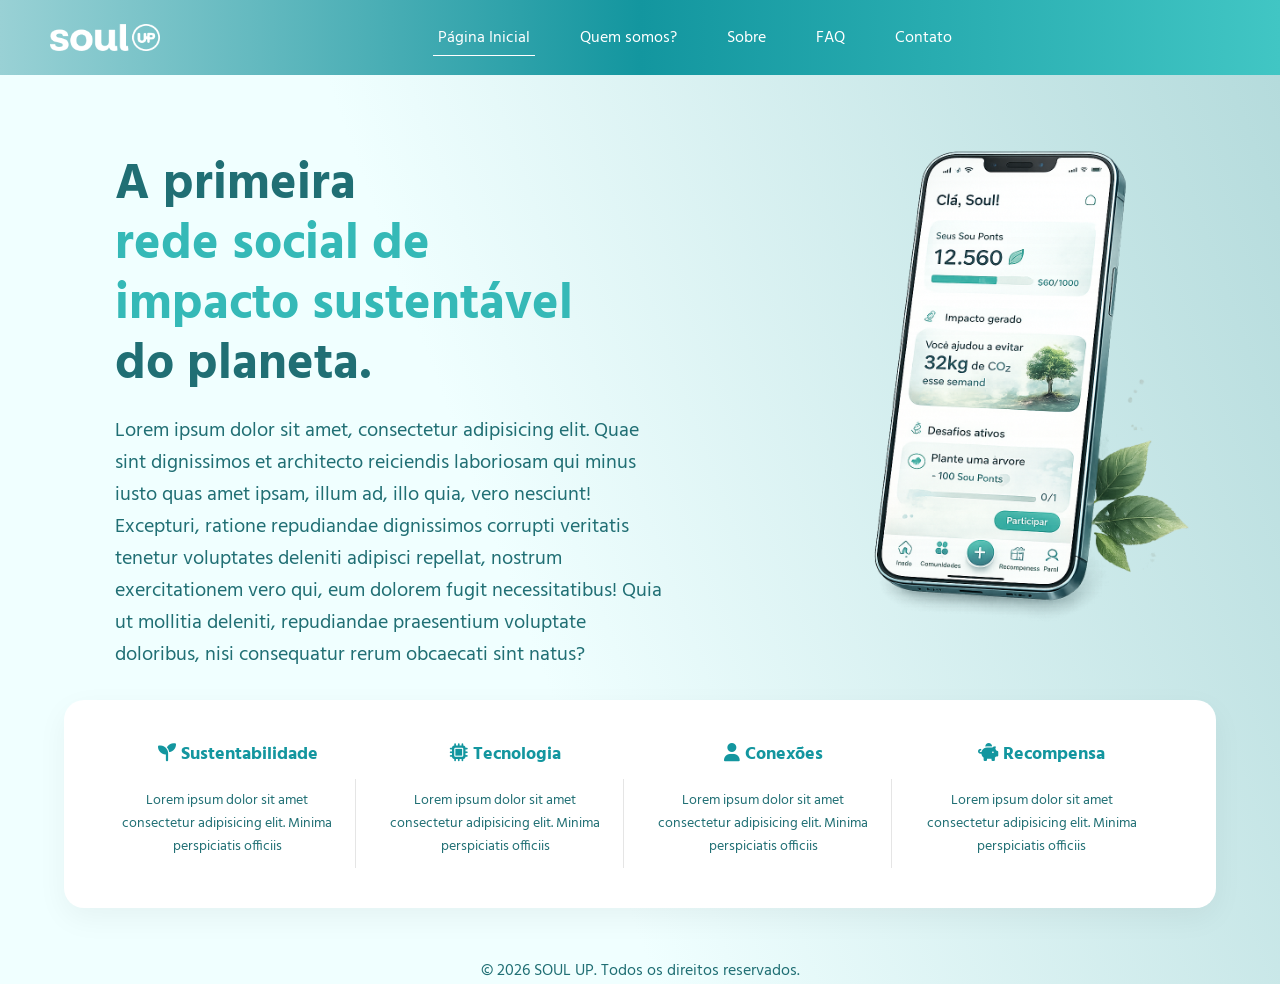
==== index.html @ f0b21e66 "style: Estilização do card." ====
<!DOCTYPE html>
<html lang="pt-br">

<head>
    <meta charset="UTF-8">
    <meta name="viewport" content="width=device-width, initial-scale=1.0">
    <title>Soul</title>
    <link rel="stylesheet" href="./css/index.css">
    <link rel="shortcut icon" href="./img/img-icon.ico" type="image/x-icon">
    <link href="https://fonts.googleapis.com/css2?family=Hind:wght@400;500;700&display=swap" rel="stylesheet">
    <link rel="stylesheet" href="https://cdnjs.cloudflare.com/ajax/libs/font-awesome/6.5.2/css/all.min.css">
</head>

<body>
    <header class="header__cabecalho">
        <img src="./img/logo-soulup.webp" alt="Logotipo SoulUp" id="img__logotipo">
        <nav class="nav__container">
            <a href="./index.html" class="nav__btn--ativo">Página Inicial</a>
            <a href="./paginas/pagina-quem-somos.html" class="nav__btn">Quem somos?</a>
            <a href="./paginas/pagina-sobre.html" class="nav__btn">Sobre</a>
            <a href="./paginas/pagina-faq.html" class="nav__btn">FAQ</a>
            <a href="./paginas/pagina-contato.html" class="nav__btn">Contato</a>
        </nav>
    </header>
    <main>
        <section class="section__hero">
            <div class="hero__container">
                <div class="hero__text-container">
                    <h1 class="hero__title">
                        <span class="title__hero">A primeira</span>
                        <span class="title__hero2">rede social de</span>
                        <span class="title__hero2">impacto sustentável</span>
                        <span class="title__hero">do planeta.</span>
                    </h1>
                    <p class="hero__p">Lorem ipsum dolor sit amet, consectetur adipisicing elit. Quae sint
                        dignissimos et architecto reiciendis laboriosam qui minus iusto quas amet ipsam, illum ad,
                        illo quia, vero nesciunt! Excepturi, ratione repudiandae dignissimos corrupti veritatis
                        tenetur voluptates deleniti adipisci repellat, nostrum exercitationem vero qui, eum dolorem
                        fugit necessitatibus! Quia ut mollitia deleniti, repudiandae praesentium voluptate
                        doloribus, nisi consequatur rerum obcaecati sint natus?</p>
                </div>
                <img src="./img/img-celular.webp" alt="Celular com interface meramente ilustrativa" id="img__celular">
            </div>
            <div id="container__2">
                <article class="features__item">
                    <div class="card__container">
                        <h2 class="hero__title2"><i class="fa-solid fa-seedling"></i></i> Sustentabilidade</h2>
                        <p class="hero__p2">Lorem ipsum dolor sit amet
                            consectetur adipisicing elit.
                            Minima perspiciatis officiis </p>
                    </div>
                </article>
                <article class="features__item">
                    <div class="card__container">
                        <h2 class="hero__title2"><i class="fa-solid fa-microchip"></i></i> Tecnologia</h2>
                        <p class="hero__p2">Lorem ipsum dolor sit amet
                            consectetur adipisicing elit.
                            Minima perspiciatis officiis </p>
                    </div>
                </article>
                <article class="features__item">
                <div class="card__container">
                    <h2 class="hero__title2"><i class="fa-solid fa-user"></i> Conexões</h2>
                    <p class="hero__p2">Lorem ipsum dolor sit amet
                        consectetur adipisicing elit.
                        Minima perspiciatis officiis</p>
                </div>
                </article>
                <article class="features__item">
                    <div class="card__container">
                        <h2 class="hero__title2"><i class="fa-solid fa-piggy-bank"></i> Recompensa</h2>
                        <p class="hero__p2">Lorem ipsum dolor sit amet
                            consectetur adipisicing elit.
                            Minima perspiciatis officiis </p>
                    </div>
                </article>
            </div>
        </section>

        <footer>
            <p id="footer__p">&copy; 2026 SOUL UP. Todos os direitos reservados.</p>
        </footer>
</body>

</html>
---- css/index.css ----
@import url("style.css");

/* reset */
* {
    margin: 0;
    padding: 0;
    box-sizing: border-box;
}

html {
    font-family: var(--fonte-texto);
    background: var(--cor-plano-de-fundo);
}

/* container 1*/
.hero__container {
    display: flex;
    align-items: center;
    justify-content: space-around;
    margin-left: 60px;
}

/* texto */
.hero__text-container {
    width: 45%;
}

.hero__title span {
    display: block;
}

.title__hero, .title__hero2 {
    line-height: 120%;
    font-size: 50px;
}

.title__hero { 
    color: var(--cor-azul-escuro); 
}

.title__hero2 { 
    color: var(--cor-ciano-2); 
}

.hero__p {
    font-size: 20px;
    color: var(--cor-azul-escuro);
    margin-top: 20px;
}

/* imagens */

#img__celular {
    display: flex;
    width: 450px;
    height: auto;
}

/* container 2 */
#container__2 {
    display: flex;
    justify-content: space-around;
    background-color: white;
    margin: -50px 5% 50px 5%; 
    padding: 40px;
    border-radius: 20px;
    box-shadow: 0px 10px 30px rgba(0, 0, 0, 0.05);
}

.features__item {
    text-align: center;
    width: 22%;
}

.hero__title2 {
    font-size: 18px;
    color: var(--cor-azul);
    margin-bottom: 10px;
    text-align: center;
}

.hero__p2 {
    font-size: 14px;
    color: var(--cor-azul-escuro);
    border-right: 1px solid #6666662c;
    padding-right: 20px;
    padding-top: 10px;
    padding-bottom: 10px;
}

.features__item:last-child .hero__p2  /*pseudo-seletor seleciona o ultimo item do features__item e remove o estilo da borda*/{
    border-right: none;
}

card__icon {
    display: flex;
    width: 40px;
    height: 40px;
    border-radius: 50%;
    background-color: var(--cor-azul);
    color: white;
    line-height: 0; /* Às vezes o line-height do parágrafo empurra o ícone */
}


/*footer*/
#footer__p {
    color: var(--cor-azul-escuro);
    text-align: center;
    justify-content: center;
}
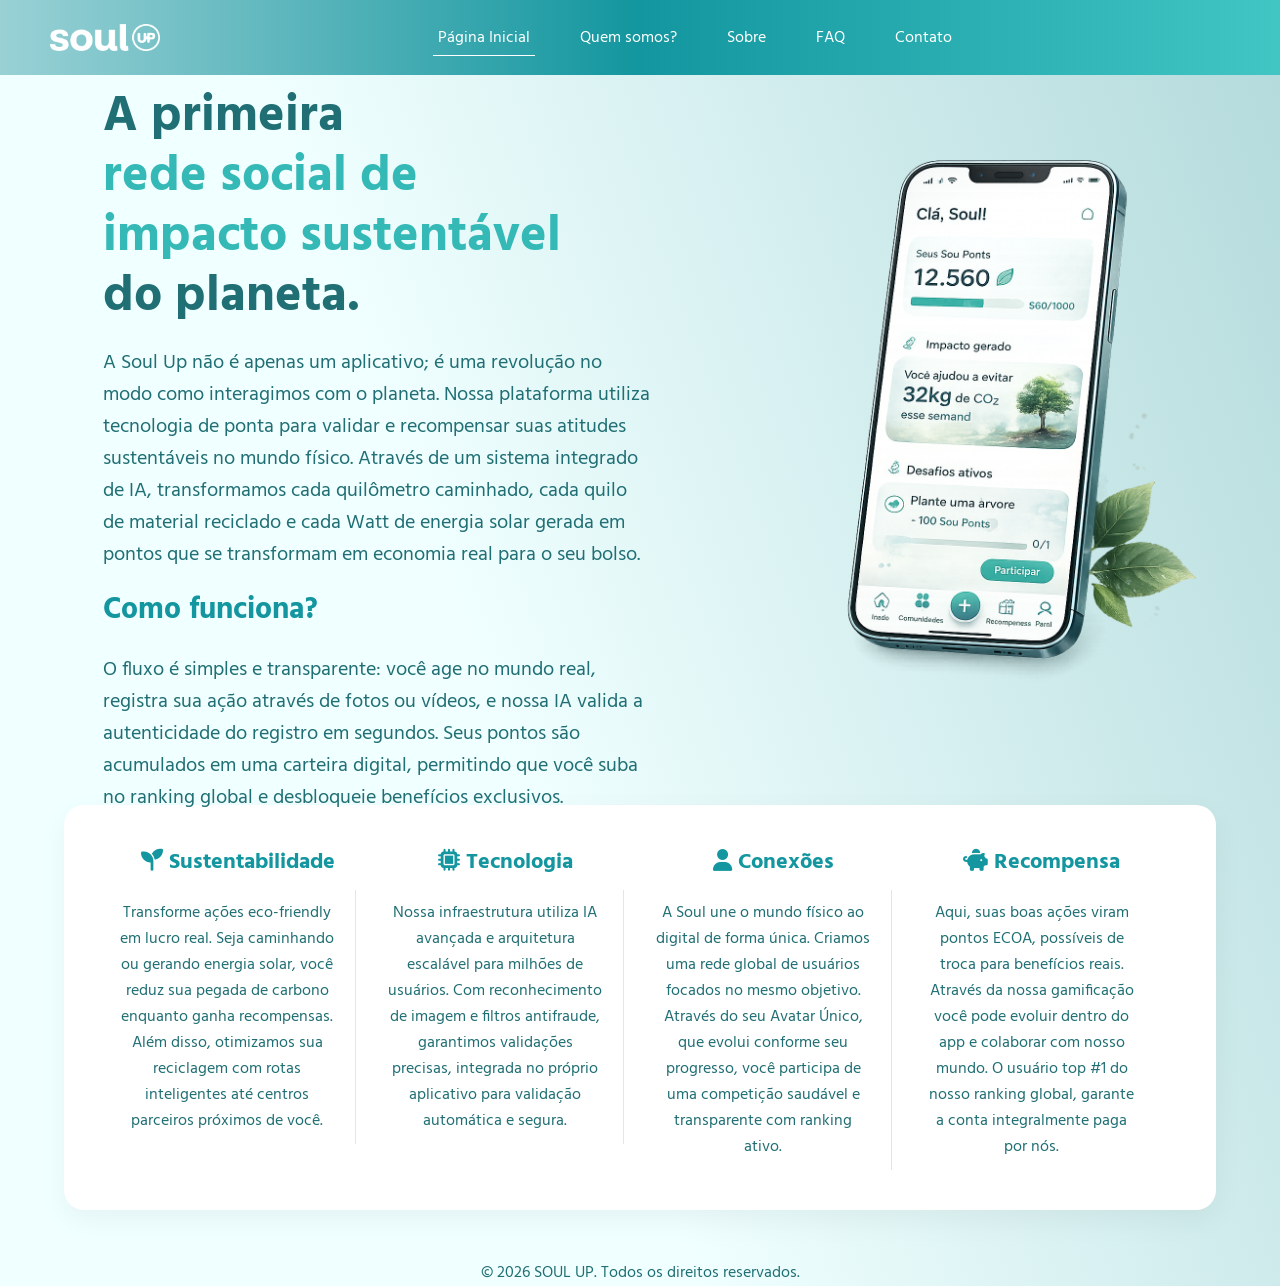
==== commit d82ed816: "fix: Renomeando classes usando a metodologia bem." ====
--- a/index.html
+++ b/index.html
@@ -12,73 +12,75 @@
 </head>
 
 <body>
-    <header class="header__cabecalho">
-        <img src="./img/logo-soulup.webp" alt="Logotipo SoulUp" id="img__logotipo">
+    <header class="header__container">
+        <img src="./img/logo-soulup.webp" alt="Logotipo SoulUp" class="header__logo">
         <nav class="nav__container">
-            <a href="./index.html" class="nav__btn--ativo">Página Inicial</a>
-            <a href="./paginas/pagina-quem-somos.html" class="nav__btn">Quem somos?</a>
-            <a href="./paginas/pagina-sobre.html" class="nav__btn">Sobre</a>
-            <a href="./paginas/pagina-faq.html" class="nav__btn">FAQ</a>
-            <a href="./paginas/pagina-contato.html" class="nav__btn">Contato</a>
+            <a href="./index.html" class="nav__link nav__link--active">Página Inicial</a>
+            <a href="./paginas/pagina-quem-somos.html" class="nav__link">Quem somos?</a>
+            <a href="./paginas/pagina-sobre.html" class="nav__link">Sobre</a>
+            <a href="./paginas/pagina-faq.html" class="nav__link">FAQ</a>
+            <a href="./paginas/pagina-contato.html" class="nav__link">Contato</a>
         </nav>
     </header>
     <main>
-        <section class="section__hero">
+        <section class="hero">
             <div class="hero__container">
-                <div class="hero__text-container">
-                    <h1 class="hero__title">
-                        <span class="title__hero">A primeira</span>
-                        <span class="title__hero2">rede social de</span>
-                        <span class="title__hero2">impacto sustentável</span>
-                        <span class="title__hero">do planeta.</span>
+                <div class="hero__content">
+                    <h1 class="hero__title">A primeira
+                        <span class="hero__title--highlight">rede social de</span>
+                        <span class="hero__title--highlight">impacto sustentável</span>
+                        do planeta.
                     </h1>
-                    <p class="hero__p">Lorem ipsum dolor sit amet, consectetur adipisicing elit. Quae sint
-                        dignissimos et architecto reiciendis laboriosam qui minus iusto quas amet ipsam, illum ad,
-                        illo quia, vero nesciunt! Excepturi, ratione repudiandae dignissimos corrupti veritatis
-                        tenetur voluptates deleniti adipisci repellat, nostrum exercitationem vero qui, eum dolorem
-                        fugit necessitatibus! Quia ut mollitia deleniti, repudiandae praesentium voluptate
-                        doloribus, nisi consequatur rerum obcaecati sint natus?</p>
+                    <p class="hero__description">A Soul Up não é apenas um aplicativo; é uma revolução no modo como
+                        interagimos com o planeta. Nossa plataforma utiliza tecnologia de ponta para validar e
+                        recompensar suas atitudes sustentáveis no mundo físico. Através de um sistema integrado de
+                        IA, transformamos cada quilômetro caminhado, cada quilo de material
+                        reciclado e cada Watt de energia solar gerada em pontos que se transformam em economia real para
+                        o
+                        seu bolso.</p>
+                    <h2 class="hero__subtitle">Como funciona?</h2>
+                    <p class="hero__description">O fluxo é simples e transparente: você age no mundo real, registra sua
+                        ação através de fotos ou
+                        vídeos, e nossa IA valida a autenticidade do registro em segundos. Seus pontos são acumulados em
+                        uma carteira digital, permitindo que você suba no ranking global e desbloqueie benefícios
+                        exclusivos.</p>
                 </div>
-                <img src="./img/img-celular.webp" alt="Celular com interface meramente ilustrativa" id="img__celular">
-            </div>
-            <div id="container__2">
-                <article class="features__item">
-                    <div class="card__container">
-                        <h2 class="hero__title2"><i class="fa-solid fa-seedling"></i></i> Sustentabilidade</h2>
-                        <p class="hero__p2">Lorem ipsum dolor sit amet
-                            consectetur adipisicing elit.
-                            Minima perspiciatis officiis </p>
-                    </div>
-                </article>
-                <article class="features__item">
-                    <div class="card__container">
-                        <h2 class="hero__title2"><i class="fa-solid fa-microchip"></i></i> Tecnologia</h2>
-                        <p class="hero__p2">Lorem ipsum dolor sit amet
-                            consectetur adipisicing elit.
-                            Minima perspiciatis officiis </p>
-                    </div>
-                </article>
-                <article class="features__item">
-                <div class="card__container">
-                    <h2 class="hero__title2"><i class="fa-solid fa-user"></i> Conexões</h2>
-                    <p class="hero__p2">Lorem ipsum dolor sit amet
-                        consectetur adipisicing elit.
-                        Minima perspiciatis officiis</p>
-                </div>
-                </article>
-                <article class="features__item">
-                    <div class="card__container">
-                        <h2 class="hero__title2"><i class="fa-solid fa-piggy-bank"></i> Recompensa</h2>
-                        <p class="hero__p2">Lorem ipsum dolor sit amet
-                            consectetur adipisicing elit.
-                            Minima perspiciatis officiis </p>
-                    </div>
-                </article>
+                <img src="./img/img-celular.webp" alt="Celular com interface meramente ilustrativa" id="hero__mockup">
             </div>
         </section>
-
+        <section class="features__container">
+            <article class="features__card">
+                <h3 class="features__card-title"><i class="fa-solid fa-seedling"></i></i> Sustentabilidade</h3>
+                <p class="features__card-text">Transforme ações eco-friendly em lucro real. Seja caminhando ou gerando
+                    energia solar, você reduz sua pegada de carbono enquanto ganha recompensas. Além disso,
+                    otimizamos sua reciclagem com rotas inteligentes até centros parceiros próximos de você.</p>
+            </article>
+            <article class="features__card">
+                <h3 class="features__card-title"><i class="fa-solid fa-microchip"></i></i> Tecnologia</h3>
+                <p class="features__card-text">Nossa infraestrutura utiliza IA avançada e arquitetura escalável para
+                    milhões de usuários. Com reconhecimento de imagem e filtros antifraude, garantimos
+                    validações precisas, integrada no próprio aplicativo para validação automática e segura.</p>
+            </article>
+            <article class="features__card">
+                <h3 class="features__card-title"><i class="fa-solid fa-user"></i> Conexões</h3>
+                <p class="features__card-text">A Soul une o mundo físico ao digital de forma única. Criamos uma rede
+                    global
+                    de usuários focados no mesmo
+                    objetivo. Através do seu Avatar Único, que evolui conforme seu progresso, você participa de
+                    uma competição saudável e transparente com ranking ativo. </p>
+            </article>
+            <article class="features__card">
+                <h3 class="features__card-title"><i class="fa-solid fa-piggy-bank"></i> Recompensa</h3>
+                <p class="features__card-text">Aqui, suas boas ações viram pontos ECOA, possíveis de troca para
+                    benefícios
+                    reais. Através da nossa gamificação você pode evoluir dentro do app
+                    e colaborar com nosso mundo. O usuário top #1 do nosso ranking global, garante a conta
+                    integralmente paga por nós. </p>
+            </article>
+        </section>
+    </main>
         <footer>
-            <p id="footer__p">&copy; 2026 SOUL UP. Todos os direitos reservados.</p>
+            <p class="footer__copyright">&copy; 2026 SOUL UP. Todos os direitos reservados.</p>
         </footer>
 </body>
 
--- a/css/index.css
+++ b/css/index.css
@@ -20,67 +20,70 @@
     margin-left: 60px;
 }
 
-/* texto */
-.hero__text-container {
+/* títulos e textos  */
+.hero__content {
     width: 45%;
 }
 
-.hero__title span {
-    display: block;
+.hero__title {
+    color: var(--cor-azul-escuro);
 }
 
-.title__hero, .title__hero2 {
+.hero__title, .hero__title--highlight {
     line-height: 120%;
     font-size: 50px;
 }
 
-.title__hero { 
-    color: var(--cor-azul-escuro); 
+.hero__title--highlight { 
+    color: var(--cor-ciano-2); 
+    display: block;
 }
 
-.title__hero2 { 
-    color: var(--cor-ciano-2); 
-}
-
-.hero__p {
+.hero__description {
     font-size: 20px;
     color: var(--cor-azul-escuro);
     margin-top: 20px;
 }
 
+.hero__subtitle {
+    color: var(--cor-azul);
+    font-size: 30px;
+    padding-top: 15px;
+}
+
 /* imagens */
 
-#img__celular {
+#hero__mockup {
     display: flex;
-    width: 450px;
+    width: 500px;
     height: auto;
 }
 
 /* container 2 */
-#container__2 {
+.features__container {
     display: flex;
     justify-content: space-around;
     background-color: white;
-    margin: -50px 5% 50px 5%; 
+    margin: -20px 5% 50px 5%; 
     padding: 40px;
     border-radius: 20px;
     box-shadow: 0px 10px 30px rgba(0, 0, 0, 0.05);
 }
 
-.features__item {
+.features__card {
     text-align: center;
     width: 22%;
 }
 
-.hero__title2 {
-    font-size: 18px;
+.features__card-title {
+    font-size: 22px;
     color: var(--cor-azul);
     margin-bottom: 10px;
     text-align: center;
 }
 
-.hero__p2 {
-    font-size: 14px;
+.features__card-text {
+    font-size: 16px;
     color: var(--cor-azul-escuro);
     border-right: 1px solid #6666662c;
     padding-right: 20px;
@@ -88,11 +91,11 @@
     padding-bottom: 10px;
 }
 
-.features__item:last-child .hero__p2  /*pseudo-seletor seleciona o ultimo item do features__item e remove o estilo da borda*/{
+.features__card:last-child .features__card-text  /*pseudo-seletor seleciona o ultimo item do features__item e remove o estilo da borda*/{
     border-right: none;
 }
 
-card__icon {
+.card__icon {
     display: flex;
     width: 40px;
     height: 40px;
@@ -104,7 +107,7 @@
 
 
 /*footer*/
-#footer__p {
+.footer__copyright {
     color: var(--cor-azul-escuro);
     text-align: center;
     justify-content: center;
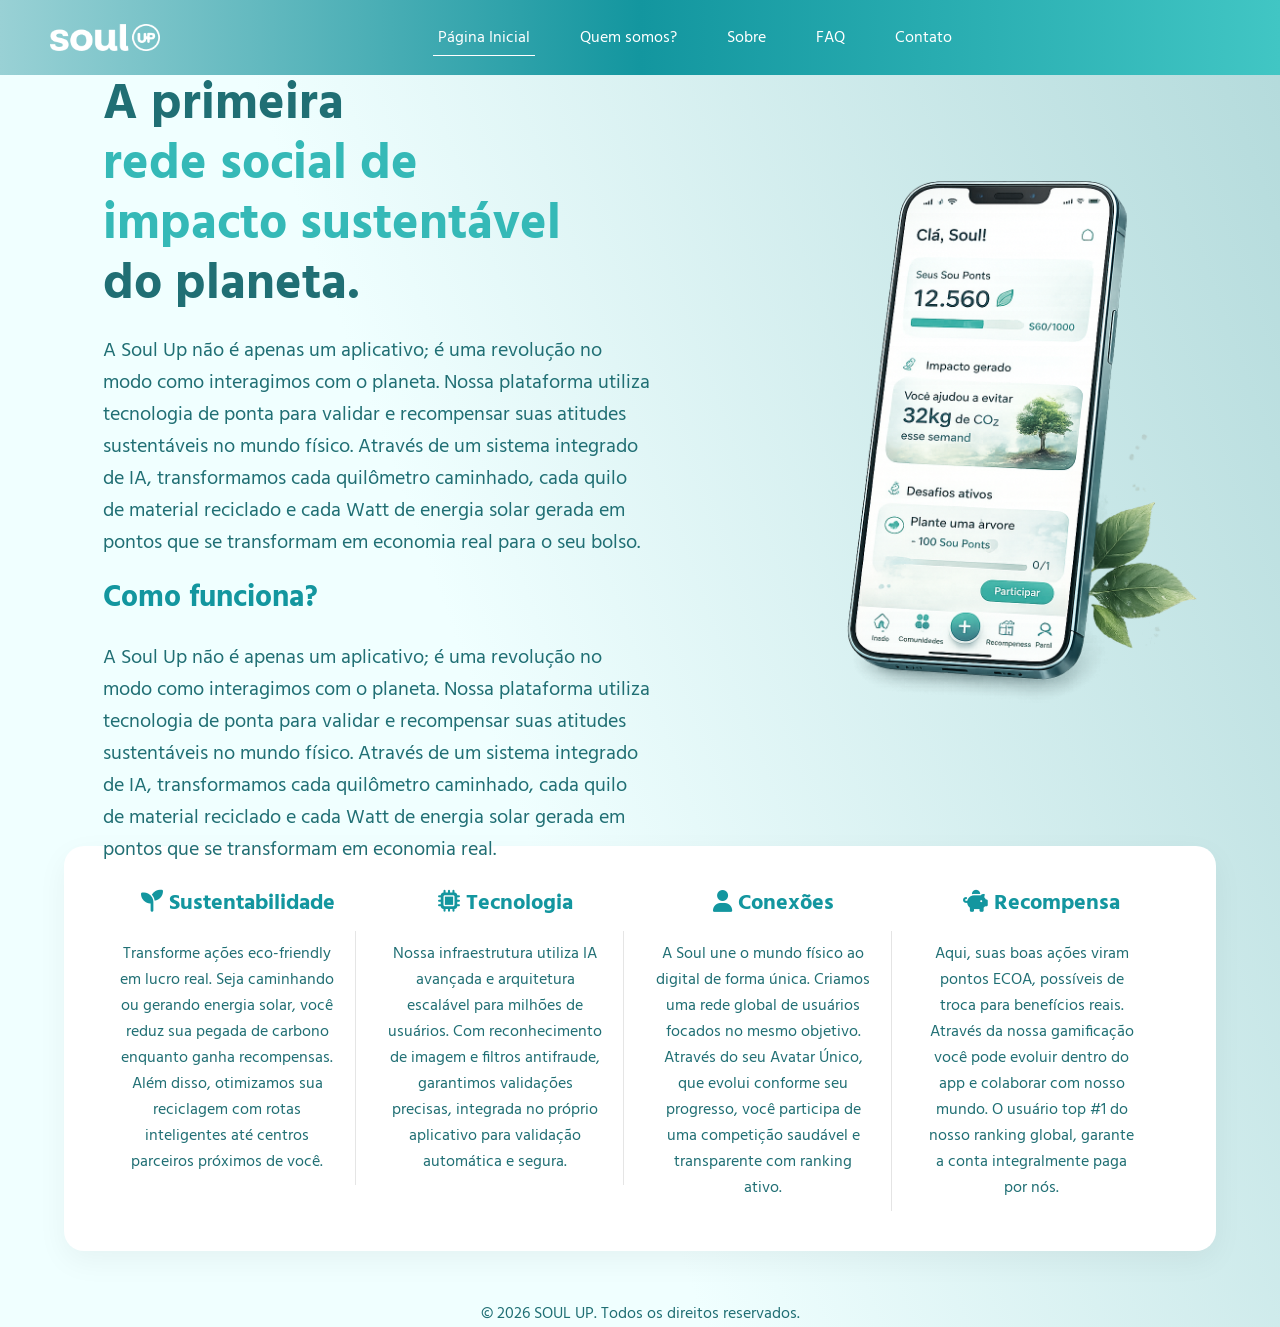
==== commit b847d69a: "docs: Organizando README." ====
--- a/index.html
+++ b/index.html
@@ -39,11 +39,11 @@
                         o
                         seu bolso.</p>
                     <h2 class="hero__subtitle">Como funciona?</h2>
-                    <p class="hero__description">O fluxo é simples e transparente: você age no mundo real, registra sua
-                        ação através de fotos ou
-                        vídeos, e nossa IA valida a autenticidade do registro em segundos. Seus pontos são acumulados em
-                        uma carteira digital, permitindo que você suba no ranking global e desbloqueie benefícios
-                        exclusivos.</p>
+                    <p class="hero__description">A Soul Up não é apenas um aplicativo; é uma revolução no modo como
+                        interagimos com o planeta. Nossa plataforma utiliza tecnologia de ponta para validar e
+                        recompensar suas atitudes sustentáveis no mundo físico. Através de um sistema integrado de
+                        IA, transformamos cada quilômetro caminhado, cada quilo de material
+                        reciclado e cada Watt de energia solar gerada em pontos que se transformam em economia real.</p>
                 </div>
                 <img src="./img/img-celular.webp" alt="Celular com interface meramente ilustrativa" id="hero__mockup">
             </div>
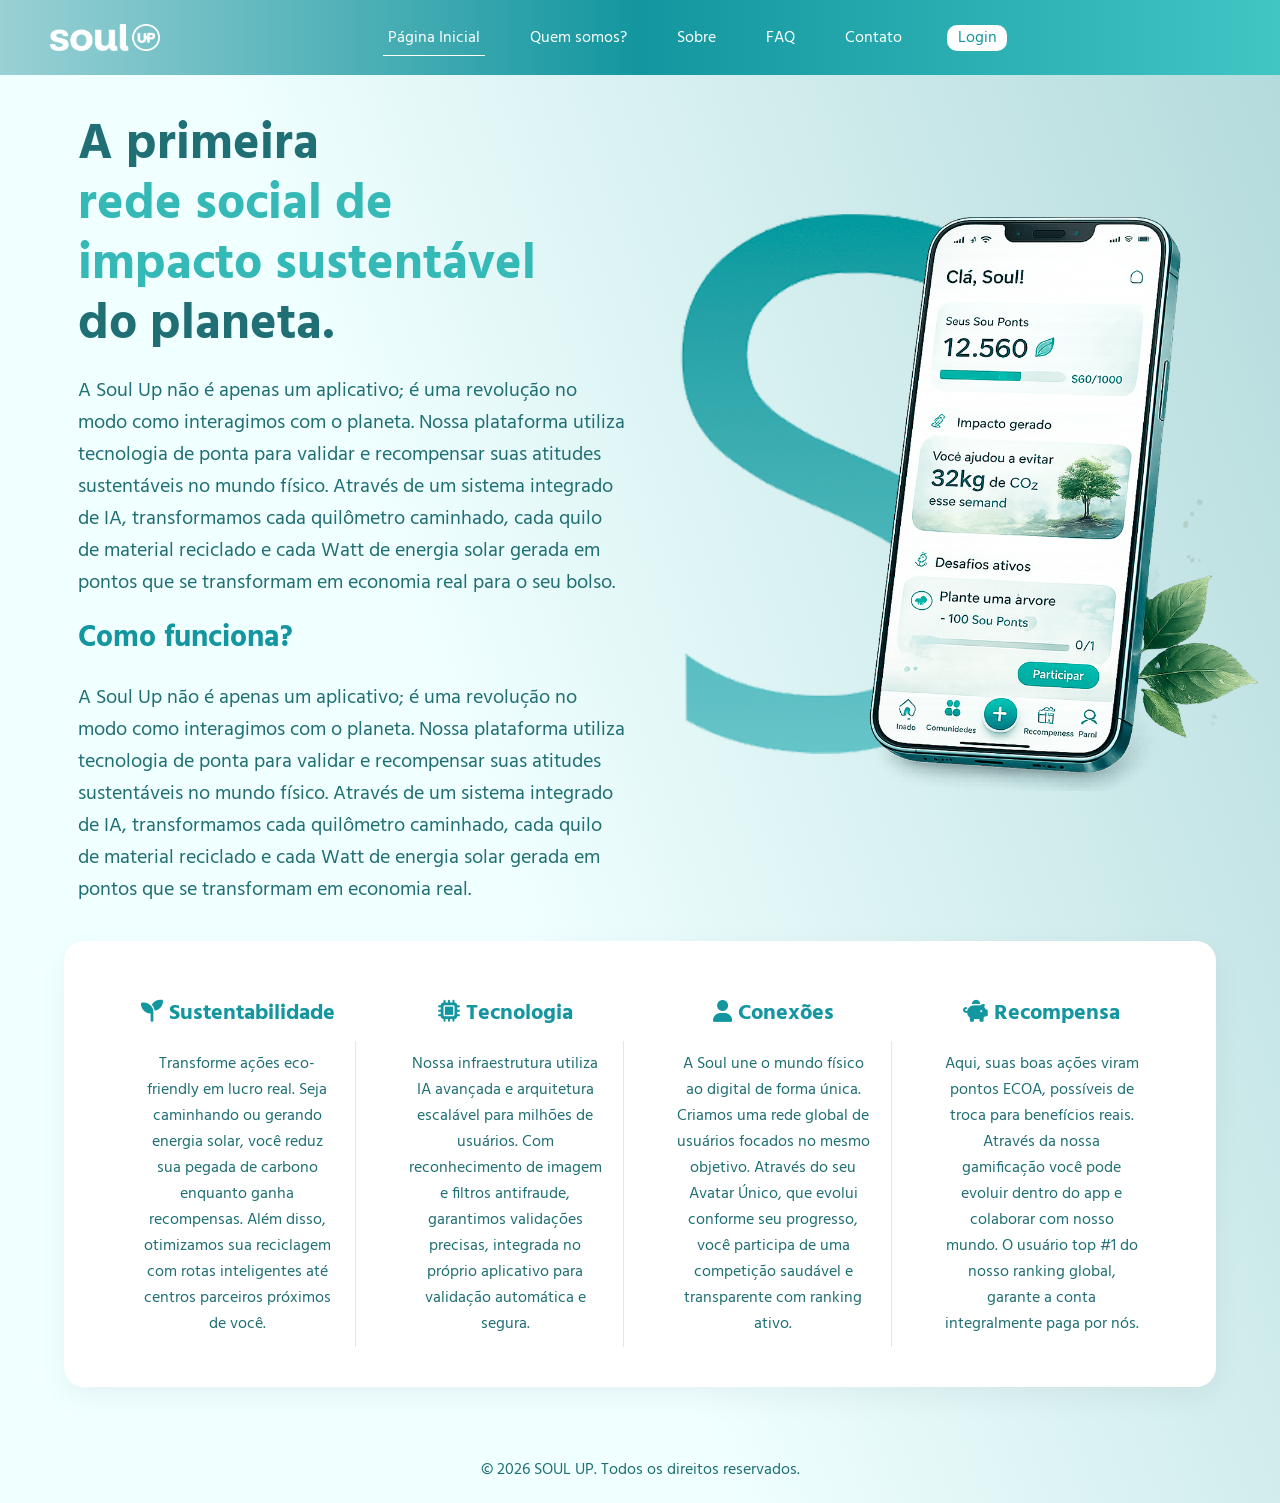
==== commit d09c563c: "style: Estilização da página Login e acréscimo de mais um botão a navegação." ====
--- a/index.html
+++ b/index.html
@@ -20,6 +20,7 @@
             <a href="./paginas/pagina-sobre.html" class="nav__link">Sobre</a>
             <a href="./paginas/pagina-faq.html" class="nav__link">FAQ</a>
             <a href="./paginas/pagina-contato.html" class="nav__link">Contato</a>
+            <a href="./paginas/pagina-login.html" class="nav__login">Login</a>
         </nav>
     </header>
     <main>
@@ -45,7 +46,7 @@
                         IA, transformamos cada quilômetro caminhado, cada quilo de material
                         reciclado e cada Watt de energia solar gerada em pontos que se transformam em economia real.</p>
                 </div>
-                <img src="./img/img-celular.webp" alt="Celular com interface meramente ilustrativa" id="hero__mockup">
+                <img src="./img/Sem Título-2.png" alt="Celular com interface meramente ilustrativa" id="hero__mockup">
             </div>
         </section>
         <section class="features__container">
--- a/css/index.css
+++ b/css/index.css
@@ -8,7 +8,6 @@
 }
 
 html {
-    font-family: var(--fonte-texto);
     background: var(--cor-plano-de-fundo);
 }
 
@@ -18,6 +17,7 @@
     align-items: center;
     justify-content: space-around;
     margin-left: 60px;
+    min-height: 80vh; /* Adicionado para garantir respiro vertical no hero */
 }
 
 /* títulos e textos  */
@@ -26,6 +26,7 @@
 }
 
 .hero__title {
+    margin-top: 40px;
     color: var(--cor-azul-escuro);
 }
 
@@ -52,11 +53,11 @@
 }
 
 /* imagens */
-
 #hero__mockup {
-    display: flex;
-    width: 500px;
+    display: block; 
+    width: 600px;
     height: auto;
+    object-fit: contain;
 }
 
 /* container 2 */
@@ -64,7 +65,7 @@
     display: flex;
     justify-content: space-around;
     background-color: white;
-    margin: -20px 5% 50px 5%; 
+    margin: 35px 5% 50px 5%; 
     padding: 40px;
     border-radius: 20px;
     box-shadow: 0px 10px 30px rgba(0, 0, 0, 0.05);
@@ -73,42 +74,45 @@
 .features__card {
     text-align: center;
     width: 22%;
+    display: flex; /* Adicionado para alinhar ícone, título e texto verticalmente */
+    flex-direction: column;
+    align-items: center;
 }
 
 .features__card-title {
     font-size: 22px;
     color: var(--cor-azul);
     margin-bottom: 10px;
-    text-align: center;
+    margin-top: 15px; /* Adicionado para separar o título do ícone acima */
 }
 
 .features__card-text {
     font-size: 16px;
     color: var(--cor-azul-escuro);
     border-right: 1px solid #6666662c;
-    padding-right: 20px;
-    padding-top: 10px;
-    padding-bottom: 10px;
+    padding: 10px 20px; /* Simplificado o padding */
+    width: 100%; /* Garante que o texto ocupe o card todo */
 }
 
-.features__card:last-child .features__card-text  /*pseudo-seletor seleciona o ultimo item do features__item e remove o estilo da borda*/{
+.features__card:last-child .features__card-text {
     border-right: none;
 }
 
 .card__icon {
     display: flex;
-    width: 40px;
-    height: 40px;
+    align-items: center;     /* Centraliza o conteúdo (ícone/emoji) verticalmente */
+    justify-content: center;  /* Centraliza o conteúdo horizontalmente */
+    width: 50px;             /* Aumentado levemente para melhor respiro */
+    height: 50px;
     border-radius: 50%;
     background-color: var(--cor-azul);
     color: white;
-    line-height: 0; /* Às vezes o line-height do parágrafo empurra o ícone */
+    flex-shrink: 0;          /* Impede que o círculo amasse se o texto for grande */
 }
-
 
 /*footer*/
 .footer__copyright {
     color: var(--cor-azul-escuro);
     text-align: center;
-    justify-content: center;
+    padding: 20px 0; /* Adicionado padding para o copyright não colar no fundo */
 }
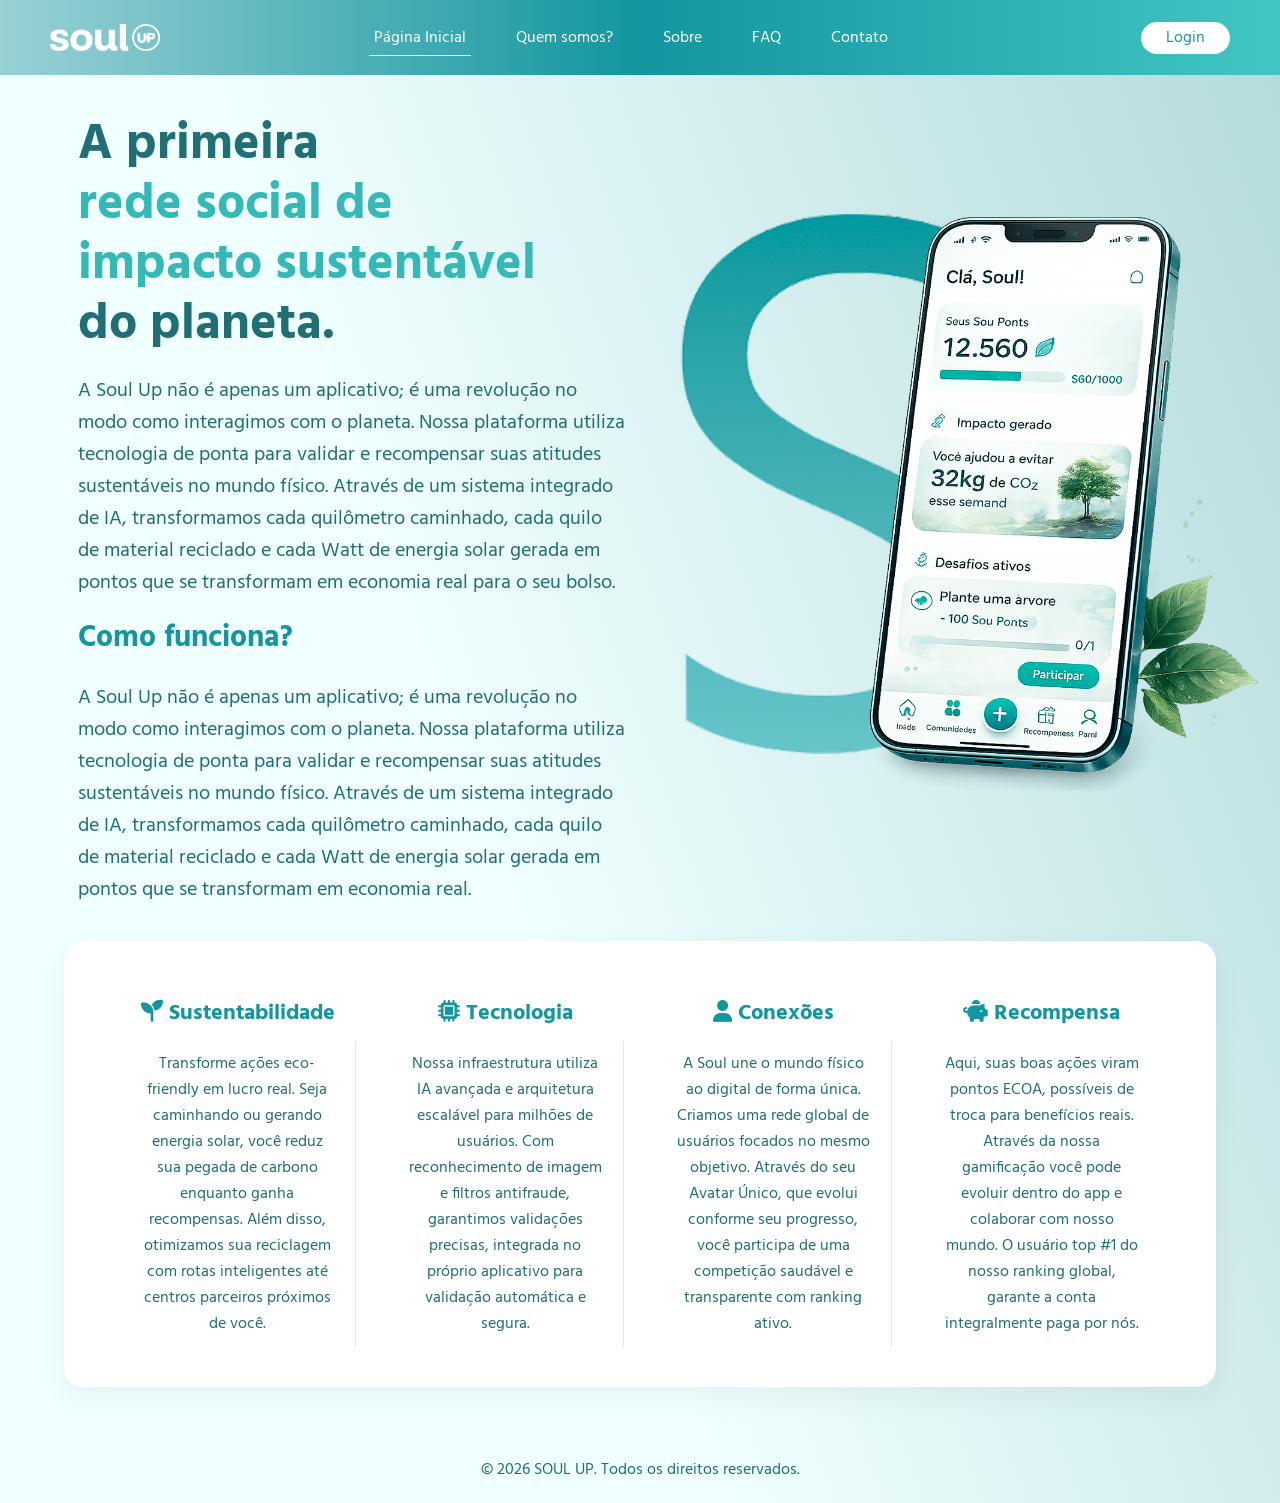
==== commit 4ac0d5cb: "fix: Ajustando posicionamento do botão "login" na navbar." ====
--- a/index.html
+++ b/index.html
@@ -15,12 +15,14 @@
     <header class="header__container">
         <img src="./img/logo-soulup.webp" alt="Logotipo SoulUp" class="header__logo">
         <nav class="nav__container">
+            <div class="nav__menu">
             <a href="./index.html" class="nav__link nav__link--active">Página Inicial</a>
             <a href="./paginas/pagina-quem-somos.html" class="nav__link">Quem somos?</a>
             <a href="./paginas/pagina-sobre.html" class="nav__link">Sobre</a>
             <a href="./paginas/pagina-faq.html" class="nav__link">FAQ</a>
             <a href="./paginas/pagina-contato.html" class="nav__link">Contato</a>
-            <a href="./paginas/pagina-login.html" class="nav__login">Login</a>
+            </div>
+            <a href="./paginas/pagina-login.html" class="nav-btn__login">Login</a>
         </nav>
     </header>
     <main>
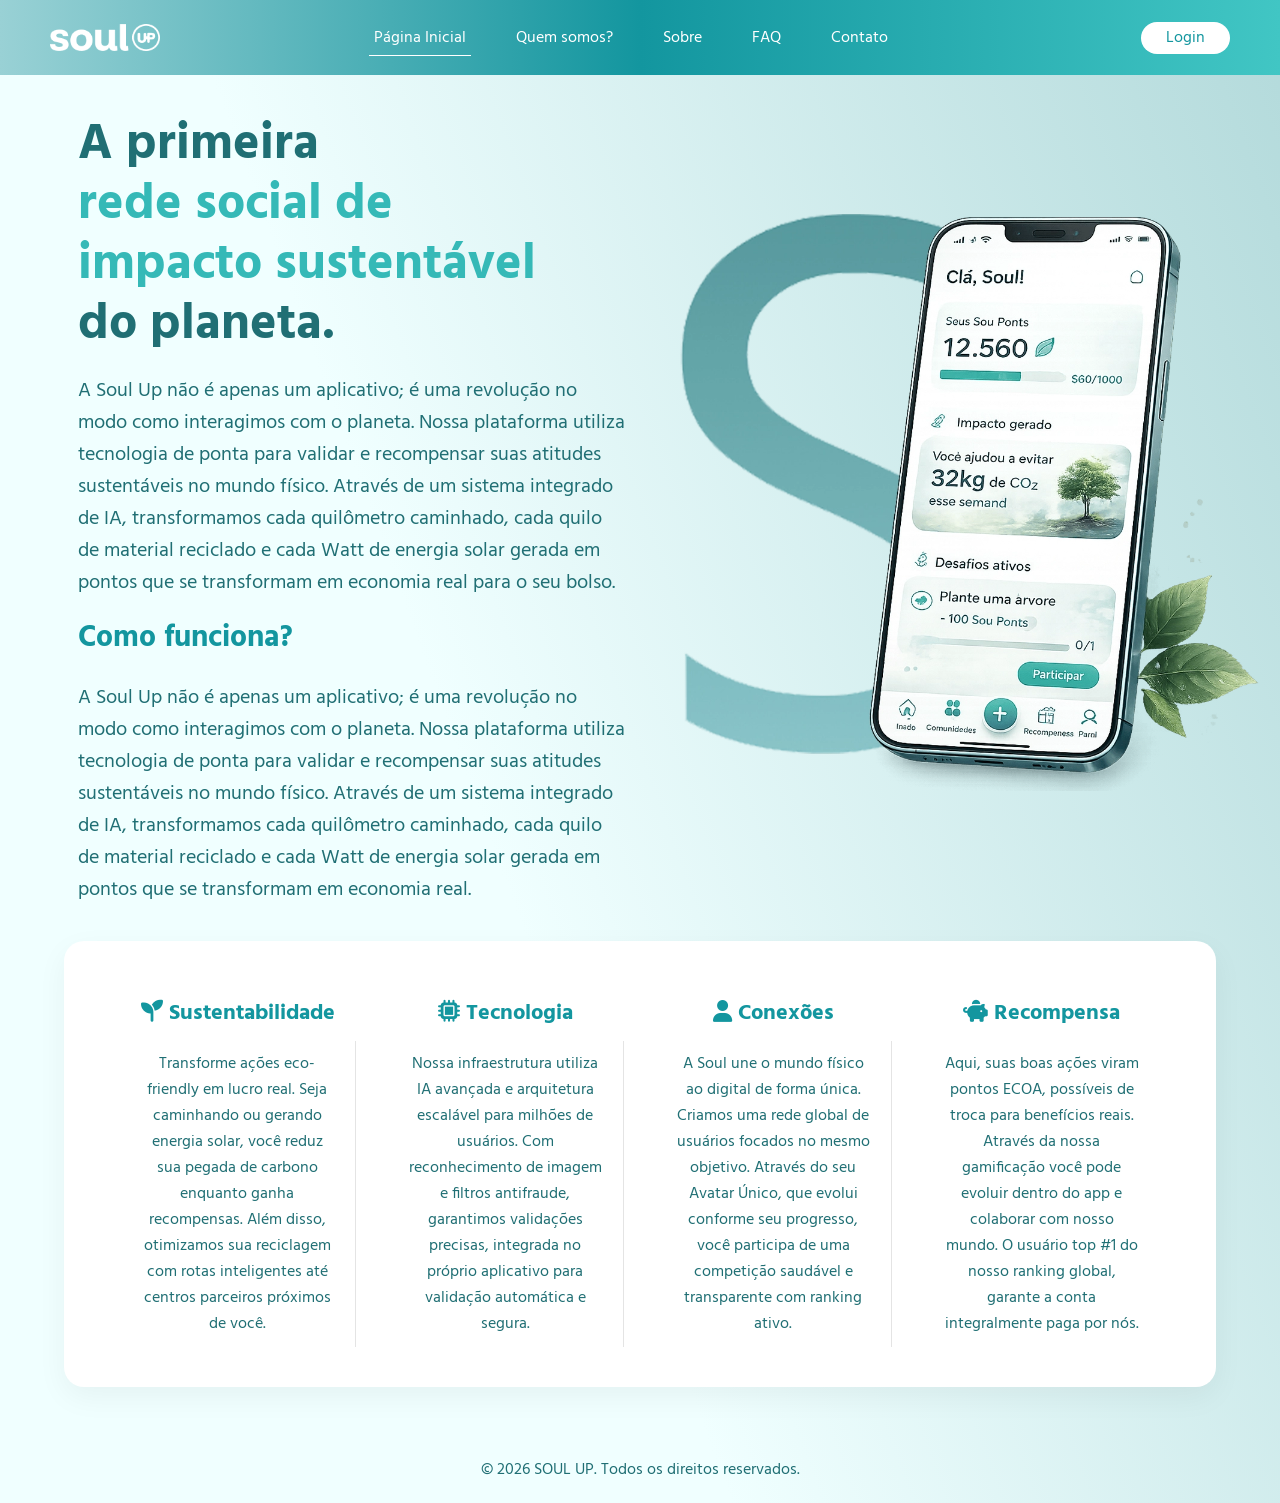
==== commit 06516a5f: "style: Estilizando o banner da página." ====
--- a/index.html
+++ b/index.html
@@ -48,7 +48,7 @@
                         IA, transformamos cada quilômetro caminhado, cada quilo de material
                         reciclado e cada Watt de energia solar gerada em pontos que se transformam em economia real.</p>
                 </div>
-                <img src="./img/Sem Título-2.png" alt="Celular com interface meramente ilustrativa" id="hero__mockup">
+                <img src="./img/Sem Título-2.webp" alt="Celular com interface meramente ilustrativa" id="hero__mockup">
             </div>
         </section>
         <section class="features__container">
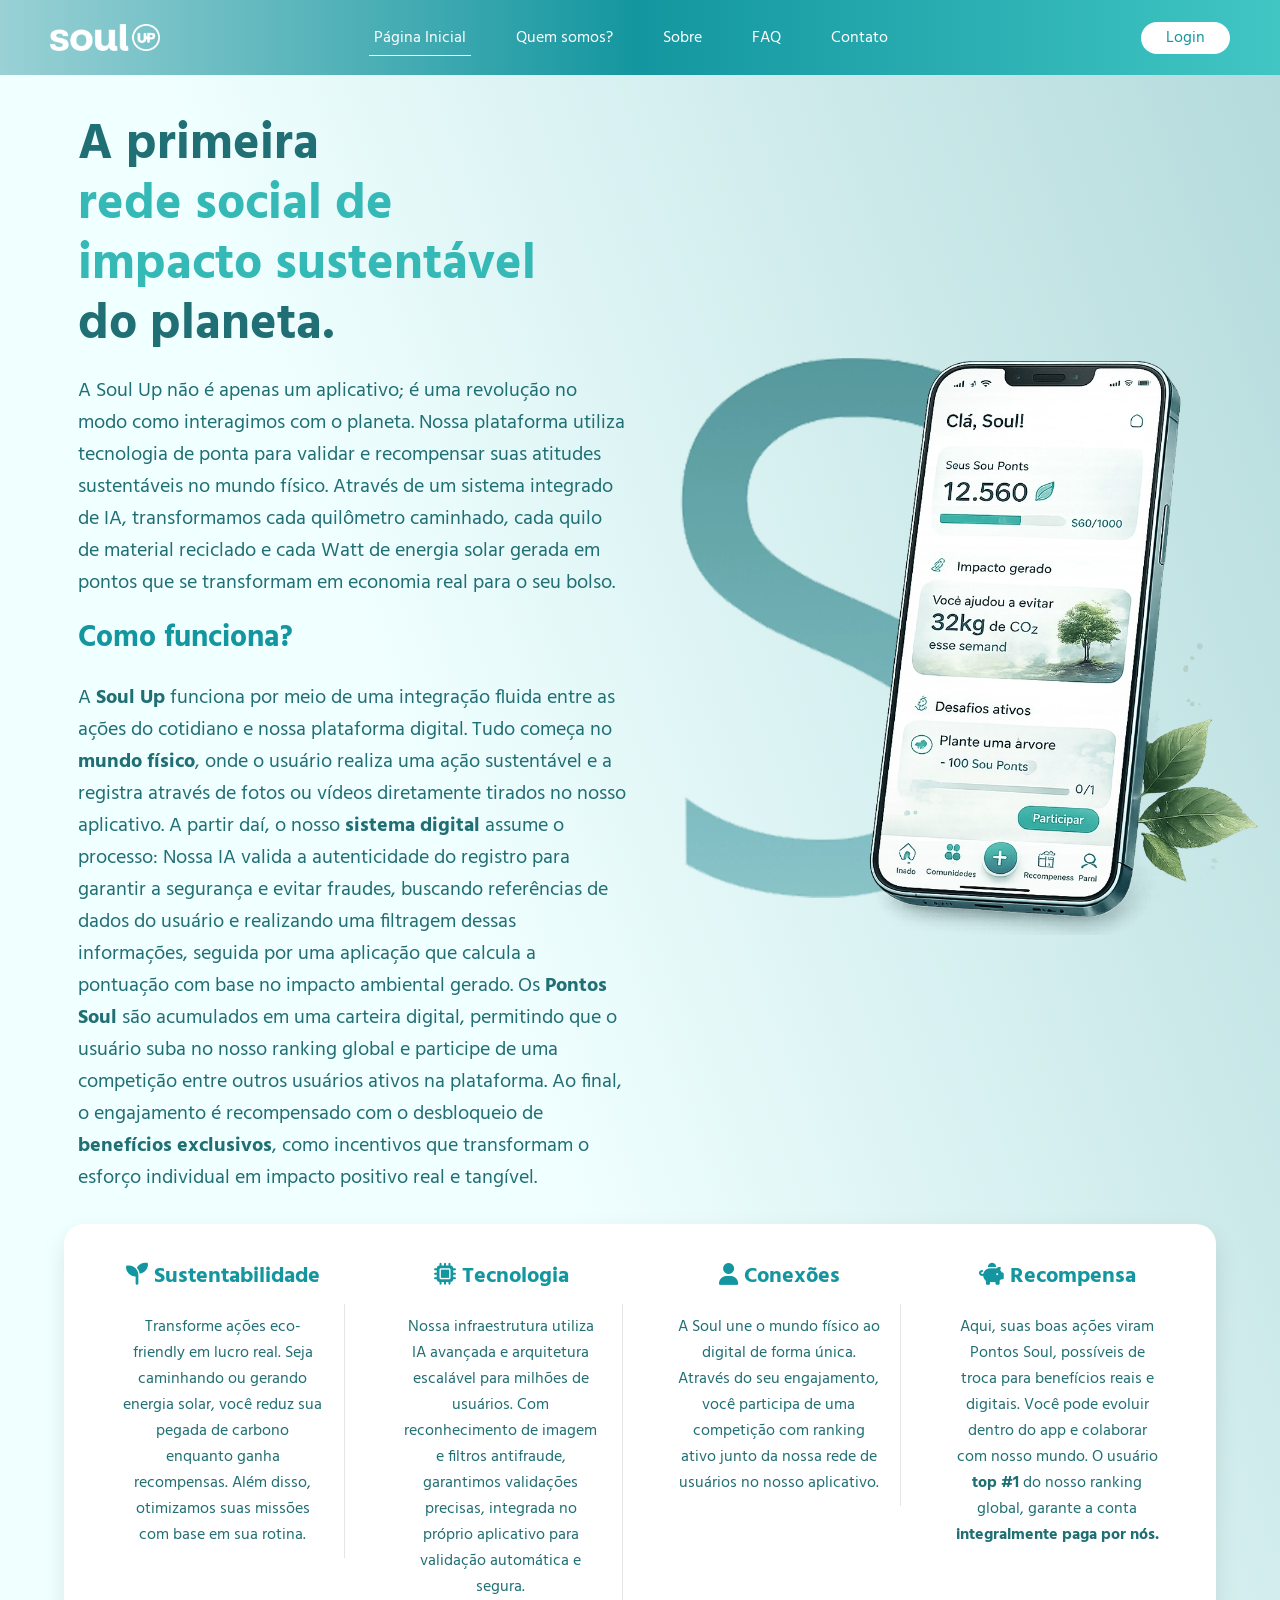
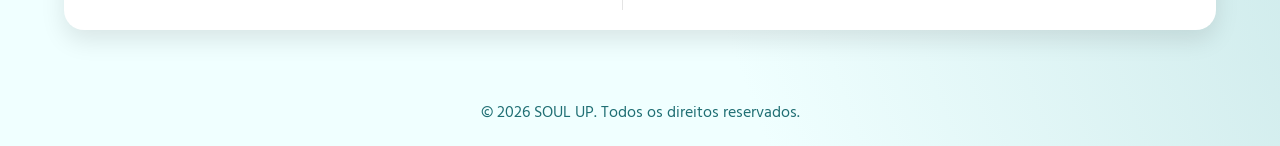
==== commit b2262341: "refactor: Alteração no segundo parágrafo." ====
--- a/index.html
+++ b/index.html
@@ -13,7 +13,7 @@
 
 <body>
     <header class="header__container">
-        <img src="./img/logo-soulup.webp" alt="Logotipo SoulUp" class="header__logo">
+        <img src="./img/logo-soulup.webp" alt="SoulUp" class="header__logo">
         <nav class="nav__container">
             <div class="nav__menu">
             <a href="./index.html" class="nav__link nav__link--active">Página Inicial</a>
@@ -42,43 +42,44 @@
                         o
                         seu bolso.</p>
                     <h2 class="hero__subtitle">Como funciona?</h2>
-                    <p class="hero__description">A Soul Up não é apenas um aplicativo; é uma revolução no modo como
-                        interagimos com o planeta. Nossa plataforma utiliza tecnologia de ponta para validar e
-                        recompensar suas atitudes sustentáveis no mundo físico. Através de um sistema integrado de
-                        IA, transformamos cada quilômetro caminhado, cada quilo de material
-                        reciclado e cada Watt de energia solar gerada em pontos que se transformam em economia real.</p>
+                    <p class="hero__description">A <strong>Soul Up</strong> funciona por meio de uma integração fluida entre as ações do cotidiano 
+                        e nossa plataforma digital. Tudo começa no <strong>mundo físico</strong>, onde o usuário realiza uma ação sustentável e a 
+                        registra através de fotos ou vídeos diretamente tirados no nosso aplicativo. A partir daí, o nosso <strong>sistema digital</strong> assume o processo:
+                        Nossa IA valida a autenticidade do registro para garantir a segurança e evitar fraudes, buscando referências de dados do usuário e realizando uma filtragem dessas informações, seguida por uma aplicação que calcula a pontuação com base no impacto ambiental gerado. 
+                        Os <strong>Pontos Soul</strong> são acumulados em uma carteira 
+                        digital, permitindo que o usuário suba no nosso ranking global e participe de uma competição entre outros usuários ativos na plataforma. Ao final, o engajamento 
+                        é recompensado com o desbloqueio de <strong>benefícios exclusivos</strong>, como incentivos que transformam o esforço individual em impacto 
+                        positivo real e tangível.</p>
                 </div>
-                <img src="./img/Sem Título-2.webp" alt="Celular com interface meramente ilustrativa" id="hero__mockup">
+                <img src="./img/Sem Título-2.webp" alt="Celular com interface meramente ilustrativa" class="hero__mockup">
             </div>
         </section>
         <section class="features__container">
             <article class="features__card">
-                <h3 class="features__card-title"><i class="fa-solid fa-seedling"></i></i> Sustentabilidade</h3>
+                <h3 class="features__card-title"><i class="fa-solid fa-seedling"></i> Sustentabilidade</h3>
                 <p class="features__card-text">Transforme ações eco-friendly em lucro real. Seja caminhando ou gerando
                     energia solar, você reduz sua pegada de carbono enquanto ganha recompensas. Além disso,
-                    otimizamos sua reciclagem com rotas inteligentes até centros parceiros próximos de você.</p>
+                    otimizamos suas missões com base em sua rotina.</p>
             </article>
             <article class="features__card">
-                <h3 class="features__card-title"><i class="fa-solid fa-microchip"></i></i> Tecnologia</h3>
+                <h3 class="features__card-title"><i class="fa-solid fa-microchip"></i> Tecnologia</h3>
                 <p class="features__card-text">Nossa infraestrutura utiliza IA avançada e arquitetura escalável para
                     milhões de usuários. Com reconhecimento de imagem e filtros antifraude, garantimos
                     validações precisas, integrada no próprio aplicativo para validação automática e segura.</p>
             </article>
             <article class="features__card">
                 <h3 class="features__card-title"><i class="fa-solid fa-user"></i> Conexões</h3>
-                <p class="features__card-text">A Soul une o mundo físico ao digital de forma única. Criamos uma rede
-                    global
-                    de usuários focados no mesmo
-                    objetivo. Através do seu Avatar Único, que evolui conforme seu progresso, você participa de
-                    uma competição saudável e transparente com ranking ativo. </p>
+                <p class="features__card-text">A Soul une o mundo físico ao digital de forma única.
+                    Através do seu engajamento, você participa de
+                    uma competição com ranking ativo junto da nossa rede de usuários no nosso aplicativo. </p>
             </article>
             <article class="features__card">
                 <h3 class="features__card-title"><i class="fa-solid fa-piggy-bank"></i> Recompensa</h3>
-                <p class="features__card-text">Aqui, suas boas ações viram pontos ECOA, possíveis de troca para
+                <p class="features__card-text">Aqui, suas boas ações viram Pontos Soul, possíveis de troca para
                     benefícios
-                    reais. Através da nossa gamificação você pode evoluir dentro do app
-                    e colaborar com nosso mundo. O usuário top #1 do nosso ranking global, garante a conta
-                    integralmente paga por nós. </p>
+                    reais e digitais. Você pode evoluir dentro do app
+                    e colaborar com nosso mundo. O usuário <strong>top #1</strong> do nosso ranking global, garante a conta
+                    <strong>integralmente paga por nós.</strong></p>
             </article>
         </section>
     </main>
--- a/css/index.css
+++ b/css/index.css
@@ -53,7 +53,7 @@
 }
 
 /* imagens */
-#hero__mockup {
+.hero__mockup {
     display: block; 
     width: 600px;
     height: auto;
@@ -65,10 +65,10 @@
     display: flex;
     justify-content: space-around;
     background-color: white;
-    margin: 35px 5% 50px 5%; 
-    padding: 40px;
+    margin: 30px 5% 50px 5%; 
+    padding: 20px;
     border-radius: 20px;
-    box-shadow: 0px 10px 30px rgba(0, 0, 0, 0.05);
+    box-shadow: 0 10px 25px rgba(0, 0, 0, 0.1); /* horizontal, vertical, desfoque*/
 }
 
 .features__card {
@@ -98,17 +98,6 @@
     border-right: none;
 }
 
-.card__icon {
-    display: flex;
-    align-items: center;     /* Centraliza o conteúdo (ícone/emoji) verticalmente */
-    justify-content: center;  /* Centraliza o conteúdo horizontalmente */
-    width: 50px;             /* Aumentado levemente para melhor respiro */
-    height: 50px;
-    border-radius: 50%;
-    background-color: var(--cor-azul);
-    color: white;
-    flex-shrink: 0;          /* Impede que o círculo amasse se o texto for grande */
-}
 
 /*footer*/
 .footer__copyright {
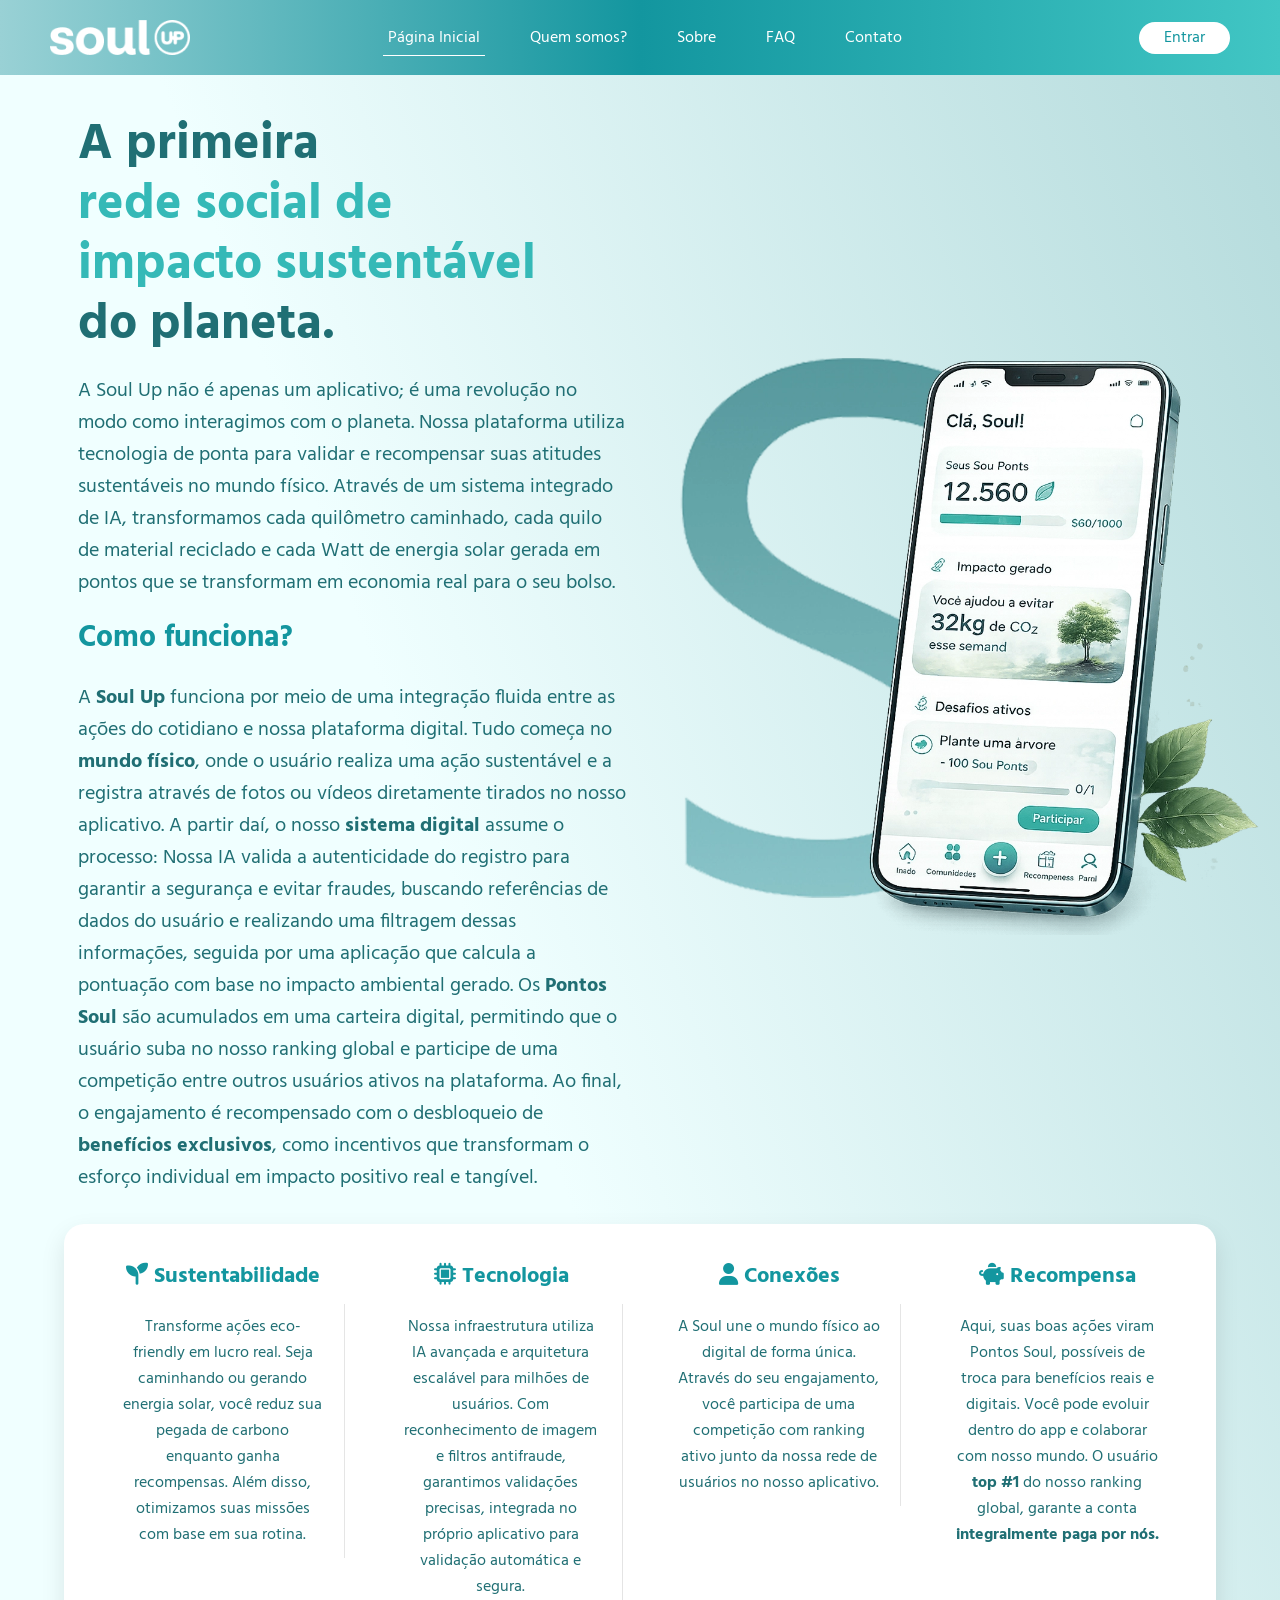
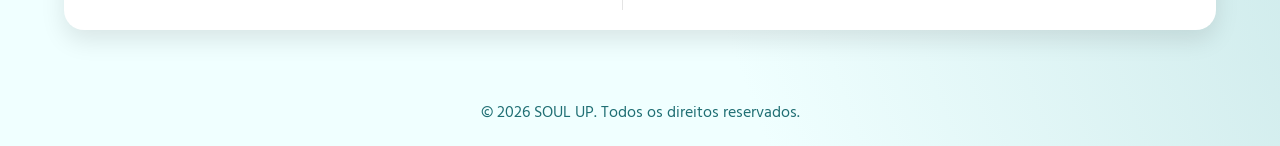
==== commit 5247613b: "fix: Alterando nome do botão de login e alteração do título do modal." ====
--- a/index.html
+++ b/index.html
@@ -22,7 +22,7 @@
             <a href="./paginas/pagina-faq.html" class="nav__link">FAQ</a>
             <a href="./paginas/pagina-contato.html" class="nav__link">Contato</a>
             </div>
-            <a href="./paginas/pagina-login.html" class="nav-btn__login">Login</a>
+            <a href="./paginas/pagina-login.html" class="nav-btn__login">Entrar</a>
         </nav>
     </header>
     <main>
@@ -86,6 +86,7 @@
         <footer>
             <p class="footer__copyright">&copy; 2026 SOUL UP. Todos os direitos reservados.</p>
         </footer>
+        <script src="./js/auth-check.js"></script>
 </body>
 
 </html>
